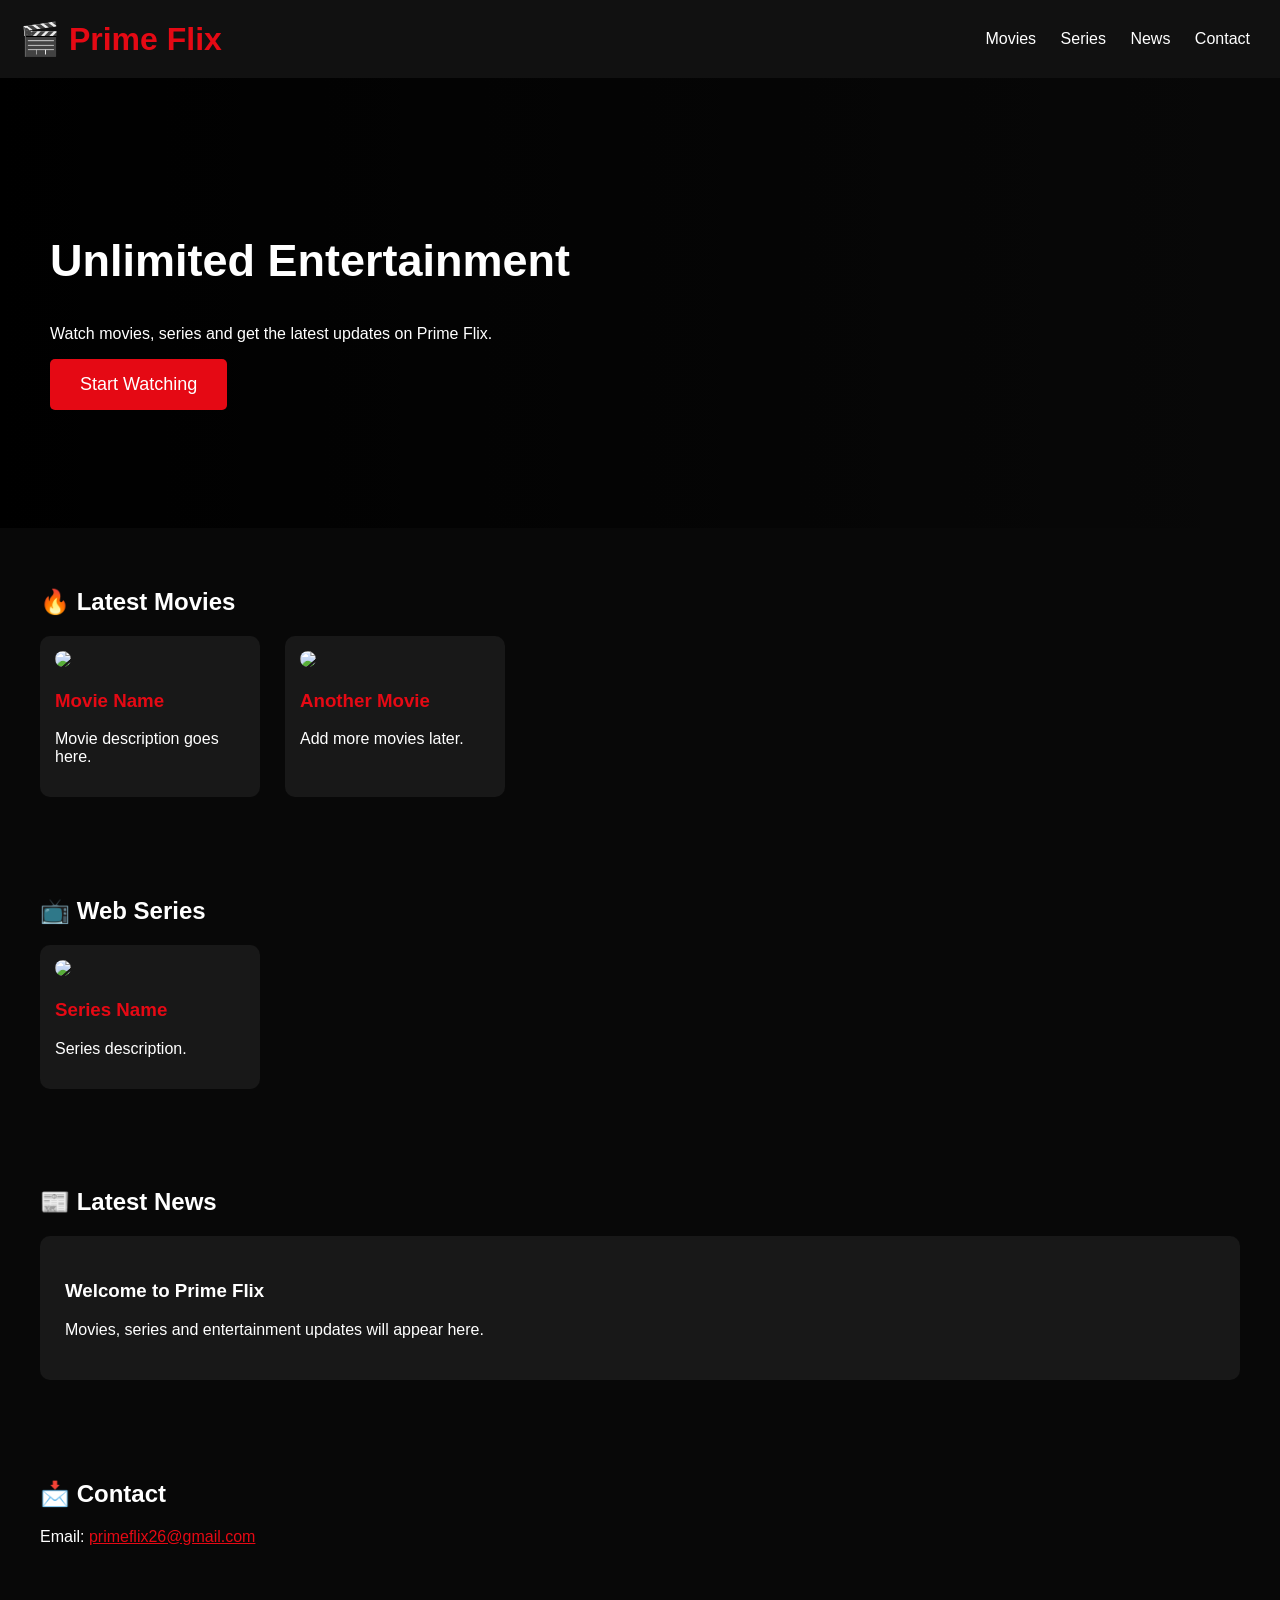
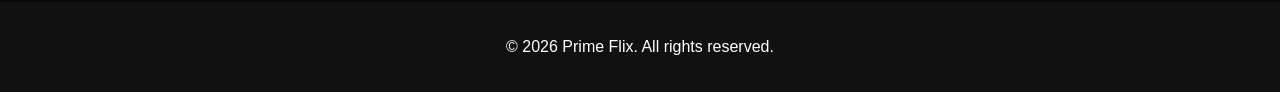
==== index.html @ 86e05674 "Update index.html" ====
<!DOCTYPE html>
<html lang="en">

<head>
<meta charset="UTF-8">
<meta name="viewport" content="width=device-width, initial-scale=1.0">

<title>Prime Flix</title>

<link rel="stylesheet" href="style.css">
</head>


<body>

<header>

<h1>🎬 Prime Flix</h1>

<nav>
<a href="#movies">Movies</a>
<a href="#series">Series</a>
<a href="#news">News</a>
<a href="#contact">Contact</a>
</nav>

</header>



<section class="hero">

<h2>Unlimited Entertainment</h2>

<p>
Watch movies, series and get the latest updates on Prime Flix.
</p>

<button>
Start Watching
</button>

</section>



<section id="movies">

<h2>🔥 Latest Movies</h2>

<div class="cards">


<div class="card">

<img src="https://via.placeholder.com/300x450">

<h3>Movie Name</h3>

<p>
Movie description goes here.
</p>

</div>



<div class="card">

<img src="https://via.placeholder.com/300x450">

<h3>Another Movie</h3>

<p>
Add more movies later.
</p>

</div>


</div>

</section>




<section id="series">

<h2>📺 Web Series</h2>


<div class="cards">


<div class="card">

<img src="https://via.placeholder.com/300x450">

<h3>Series Name</h3>

<p>
Series description.
</p>

</div>


</div>


</section>





<section id="news">


<h2>📰 Latest News</h2>


<div class="news-box">

<h3>
Welcome to Prime Flix
</h3>


<p>
Movies, series and entertainment updates will appear here.
</p>


</div>


</section>






<section id="contact">


<h2>📩 Contact</h2>


<p>
Email:
<a href="mailto:primeflix26@gmail.com">
primeflix26@gmail.com
</a>
</p>


</section>





<footer>


<p>
© 2026 Prime Flix. All rights reserved.
</p>


</footer>




<script src="https://zmzjfivgdovobjnpvbjy.supabase.co/rest/v1/"></script>

</body>

</html>
---- style.css ----
*{
box-sizing:border-box;
}


body{

margin:0;

font-family:Arial, sans-serif;

background:#080808;

color:white;

}



header{

background:#111;

padding:20px;

display:flex;

justify-content:space-between;

align-items:center;

position:sticky;

top:0;

z-index:100;

}



header h1{

color:#e50914;

margin:0;

}



nav a{

color:white;

text-decoration:none;

margin:10px;

font-size:16px;

}



nav a:hover{

color:#e50914;

}




.hero{


height:450px;

padding:120px 50px;


background:

linear-gradient(
to right,
black,
transparent
),

url("https://via.placeholder.com/1200x500");


background-size:cover;


}



.hero h2{

font-size:45px;

}



.hero button{


background:#e50914;

border:none;

color:white;

padding:15px 30px;

font-size:18px;

cursor:pointer;

border-radius:5px;


}




section{

padding:40px;

}




.cards{


display:flex;

gap:25px;

flex-wrap:wrap;


}




.card{


background:#181818;

width:220px;

padding:15px;

border-radius:10px;

transition:.3s;


}



.card:hover{


transform:scale(1.05);


}



.card img{


width:100%;

border-radius:8px;


}



.card h3{


color:#e50914;


}



.news-box{


background:#181818;

padding:25px;

border-radius:10px;


}




a{


color:#e50914;


}



footer{


background:#111;

text-align:center;

padding:20px;


}




@media(max-width:700px){


header{

flex-direction:column;

}


.hero h2{

font-size:30px;

}


.cards{

justify-content:center;

}


}
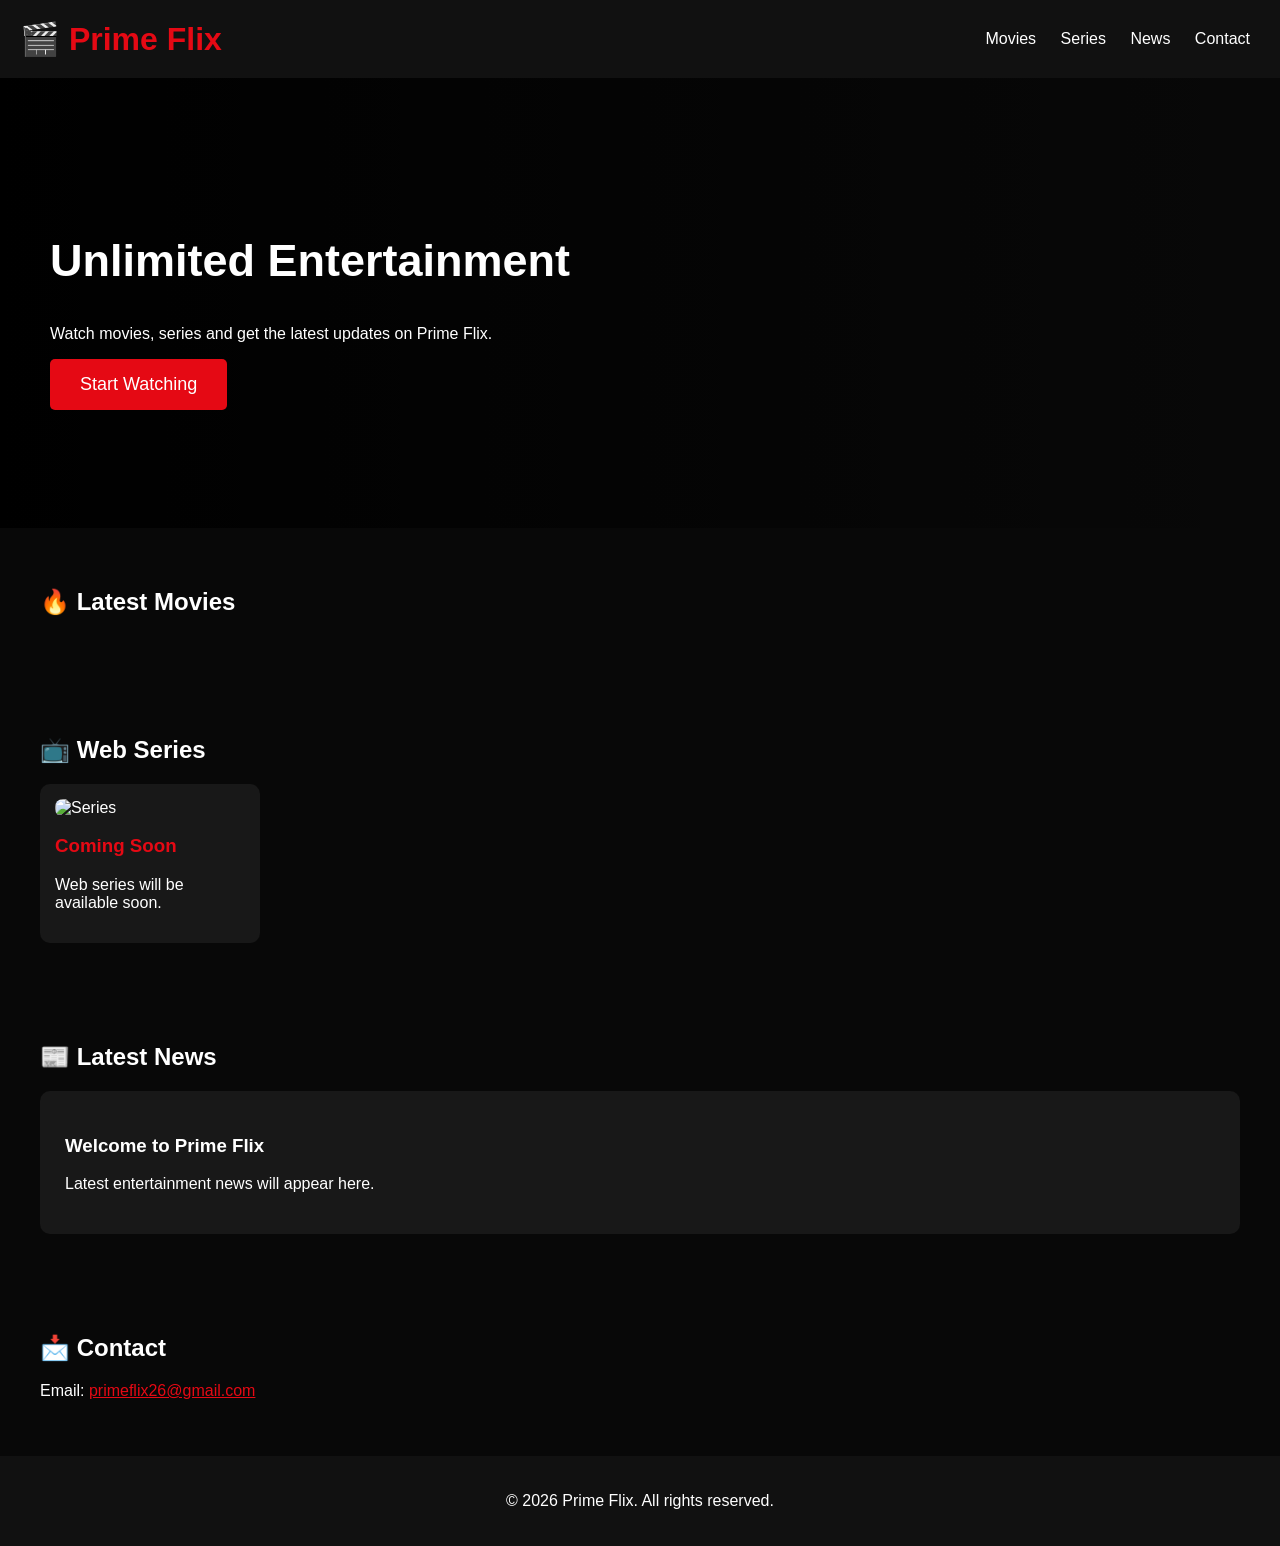
==== commit b593ec2f: "Update index.html" ====
--- a/index.html
+++ b/index.html
@@ -2,181 +2,106 @@
 <html lang="en">
 
 <head>
-<meta charset="UTF-8">
-<meta name="viewport" content="width=device-width, initial-scale=1.0">
-
-<title>Prime Flix</title>
-
-<link rel="stylesheet" href="style.css">
+    <meta charset="UTF-8">
+    <meta name="viewport" content="width=device-width, initial-scale=1.0">
+    <title>Prime Flix</title>
+    <link rel="stylesheet" href="style.css">
 </head>
-
 
 <body>
 
-<header>
+    <header>
+        <h1>🎬 Prime Flix</h1>
 
-<h1>🎬 Prime Flix</h1>
+        <nav>
+            <a href="#movies">Movies</a>
+            <a href="#series">Series</a>
+            <a href="#news">News</a>
+            <a href="#contact">Contact</a>
+        </nav>
+    </header>
 
-<nav>
-<a href="#movies">Movies</a>
-<a href="#series">Series</a>
-<a href="#news">News</a>
-<a href="#contact">Contact</a>
-</nav>
+    <section class="hero">
 
-</header>
+        <h2>Unlimited Entertainment</h2>
 
+        <p>
+            Watch movies, series and get the latest updates on Prime Flix.
+        </p>
 
+        <button>Start Watching</button>
 
-<section class="hero">
+    </section>
 
-<h2>Unlimited Entertainment</h2>
+    <!-- Movies -->
+    <section id="movies">
 
-<p>
-Watch movies, series and get the latest updates on Prime Flix.
-</p>
+        <h2>🔥 Latest Movies</h2>
 
-<button>
-Start Watching
-</button>
+        <!-- Movies will be added automatically -->
+        <div class="cards" id="movieContainer">
 
-</section>
+        </div>
 
+    </section>
 
+    <!-- Web Series -->
+    <section id="series">
 
-<section id="movies">
+        <h2>📺 Web Series</h2>
 
-<h2>🔥 Latest Movies</h2>
+        <div class="cards">
 
-<div class="cards">
+            <div class="card">
+                <img src="https://picsum.photos/300/450" alt="Series">
+                <h3>Coming Soon</h3>
+                <p>Web series will be available soon.</p>
+            </div>
 
+        </div>
 
-<div class="card">
+    </section>
 
-<img src="https://via.placeholder.com/300x450">
+    <!-- News -->
+    <section id="news">
 
-<h3>Movie Name</h3>
+        <h2>📰 Latest News</h2>
 
-<p>
-Movie description goes here.
-</p>
+        <div class="news-box">
 
-</div>
+            <h3>Welcome to Prime Flix</h3>
 
+            <p>
+                Latest entertainment news will appear here.
+            </p>
 
+        </div>
 
-<div class="card">
+    </section>
 
-<img src="https://via.placeholder.com/300x450">
+    <!-- Contact -->
+    <section id="contact">
 
-<h3>Another Movie</h3>
+        <h2>📩 Contact</h2>
 
-<p>
-Add more movies later.
-</p>
+        <p>
+            Email:
+            <a href="mailto:primeflix26@gmail.com">
+                primeflix26@gmail.com
+            </a>
+        </p>
 
-</div>
+    </section>
 
+    <footer>
 
-</div>
+        <p>
+            © 2026 Prime Flix. All rights reserved.
+        </p>
 
-</section>
+    </footer>
 
-
-
-
-<section id="series">
-
-<h2>📺 Web Series</h2>
-
-
-<div class="cards">
-
-
-<div class="card">
-
-<img src="https://via.placeholder.com/300x450">
-
-<h3>Series Name</h3>
-
-<p>
-Series description.
-</p>
-
-</div>
-
-
-</div>
-
-
-</section>
-
-
-
-
-
-<section id="news">
-
-
-<h2>📰 Latest News</h2>
-
-
-<div class="news-box">
-
-<h3>
-Welcome to Prime Flix
-</h3>
-
-
-<p>
-Movies, series and entertainment updates will appear here.
-</p>
-
-
-</div>
-
-
-</section>
-
-
-
-
-
-
-<section id="contact">
-
-
-<h2>📩 Contact</h2>
-
-
-<p>
-Email:
-<a href="mailto:primeflix26@gmail.com">
-primeflix26@gmail.com
-</a>
-</p>
-
-
-</section>
-
-
-
-
-
-<footer>
-
-
-<p>
-© 2026 Prime Flix. All rights reserved.
-</p>
-
-
-</footer>
-
-
-
-
-<script src="https://zmzjfivgdovobjnpvbjy.supabase.co/rest/v1/"></script>
+    <script src="script.js"></script>
 
 </body>
 
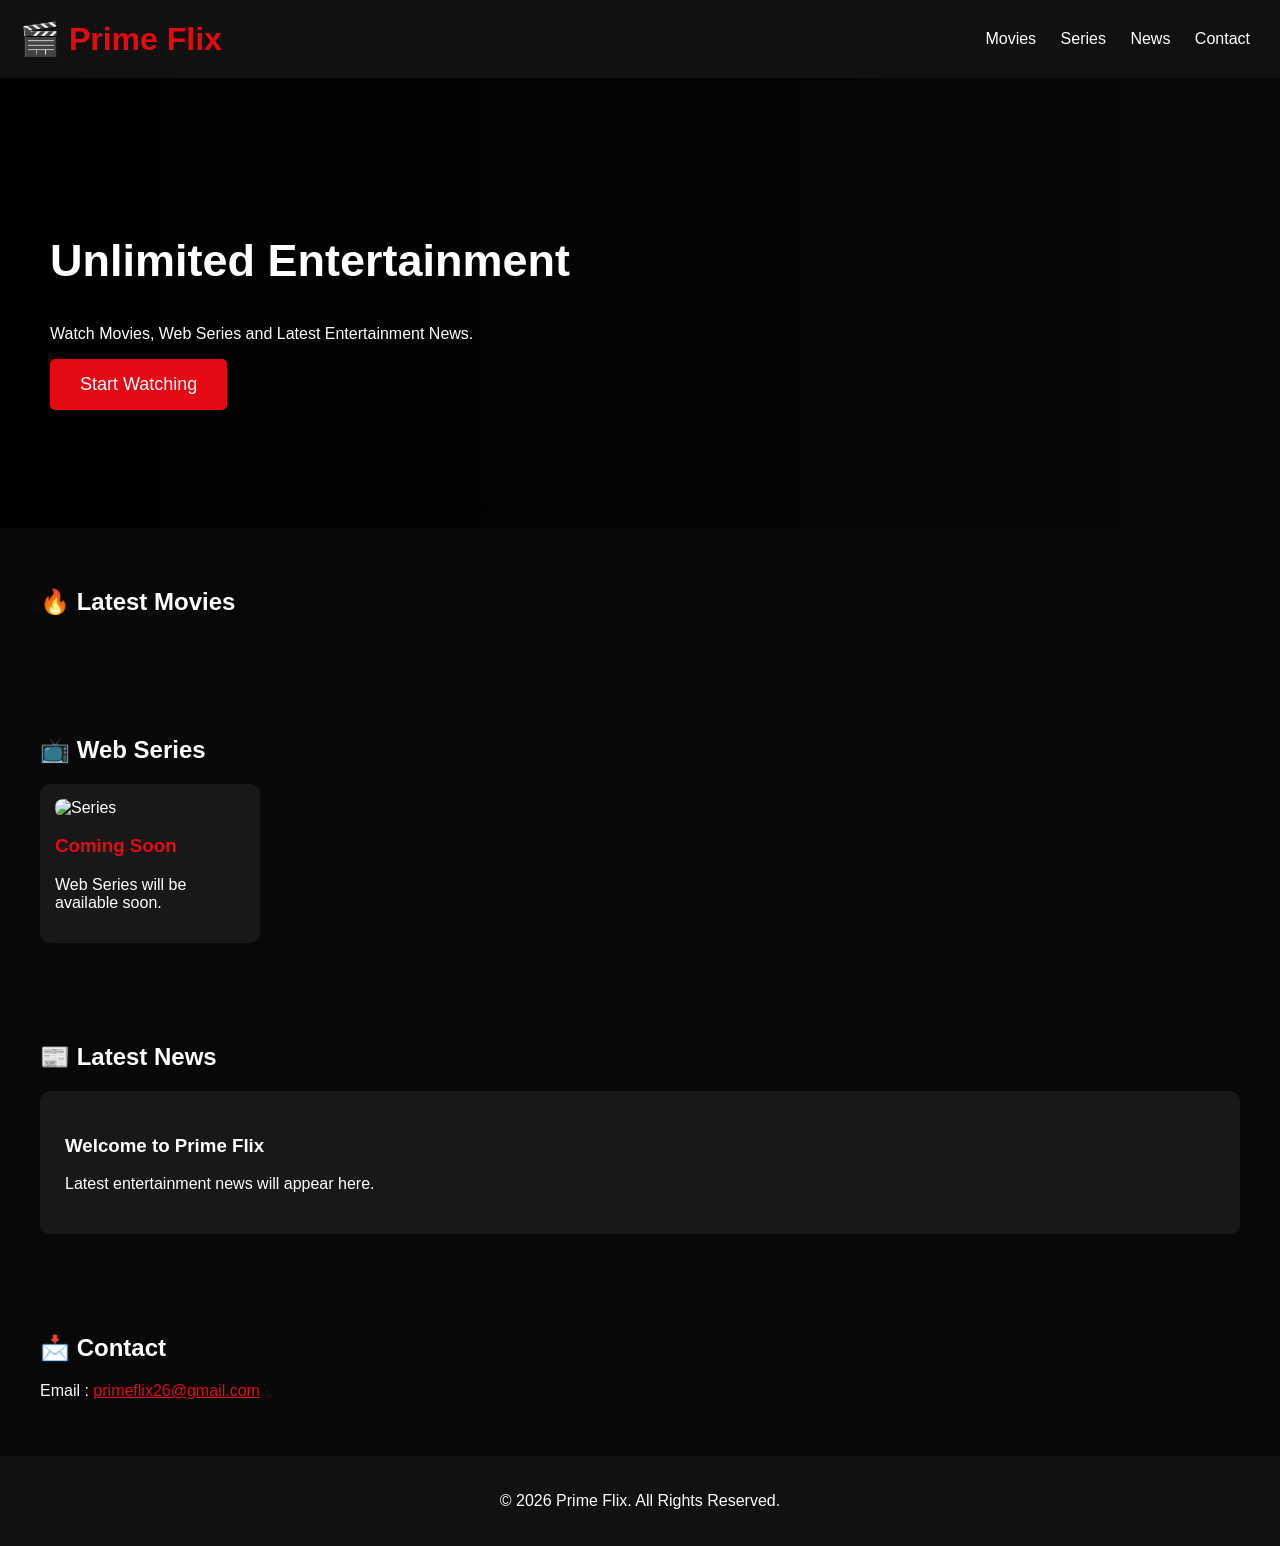
==== commit dcda2fd6: "Update index.html" ====
--- a/index.html
+++ b/index.html
@@ -1,6 +1,5 @@
 <!DOCTYPE html>
 <html lang="en">
-
 <head>
     <meta charset="UTF-8">
     <meta name="viewport" content="width=device-width, initial-scale=1.0">
@@ -10,99 +9,105 @@
 
 <body>
 
-    <header>
-        <h1>🎬 Prime Flix</h1>
+<header>
+    <h1>🎬 Prime Flix</h1>
 
-        <nav>
-            <a href="#movies">Movies</a>
-            <a href="#series">Series</a>
-            <a href="#news">News</a>
-            <a href="#contact">Contact</a>
-        </nav>
-    </header>
+    <nav>
+        <a href="#movies">Movies</a>
+        <a href="#series">Series</a>
+        <a href="#news">News</a>
+        <a href="#contact">Contact</a>
+    </nav>
+</header>
 
-    <section class="hero">
+<section class="hero">
+    <h2>Unlimited Entertainment</h2>
 
-        <h2>Unlimited Entertainment</h2>
+    <p>
+        Watch Movies, Web Series and Latest Entertainment News.
+    </p>
 
-        <p>
-            Watch movies, series and get the latest updates on Prime Flix.
-        </p>
+    <button>Start Watching</button>
+</section>
 
-        <button>Start Watching</button>
+<!-- ================= Movies ================= -->
 
-    </section>
+<section id="movies">
 
-    <!-- Movies -->
-    <section id="movies">
+    <h2>🔥 Latest Movies</h2>
 
-        <h2>🔥 Latest Movies</h2>
+    <div class="cards" id="movieContainer">
 
-        <!-- Movies will be added automatically -->
-        <div class="cards" id="movieContainer">
+    </div>
 
-        </div>
+</section>
 
-    </section>
+<!-- ================= Series ================= -->
 
-    <!-- Web Series -->
-    <section id="series">
+<section id="series">
 
-        <h2>📺 Web Series</h2>
+    <h2>📺 Web Series</h2>
 
-        <div class="cards">
+    <div class="cards">
 
-            <div class="card">
-                <img src="https://picsum.photos/300/450" alt="Series">
-                <h3>Coming Soon</h3>
-                <p>Web series will be available soon.</p>
-            </div>
+        <div class="card">
 
-        </div>
+            <img src="https://picsum.photos/300/450" alt="Series">
 
-    </section>
-
-    <!-- News -->
-    <section id="news">
-
-        <h2>📰 Latest News</h2>
-
-        <div class="news-box">
-
-            <h3>Welcome to Prime Flix</h3>
+            <h3>Coming Soon</h3>
 
             <p>
-                Latest entertainment news will appear here.
+                Web Series will be available soon.
             </p>
 
         </div>
 
-    </section>
+    </div>
 
-    <!-- Contact -->
-    <section id="contact">
+</section>
 
-        <h2>📩 Contact</h2>
+<!-- ================= News ================= -->
+
+<section id="news">
+
+    <h2>📰 Latest News</h2>
+
+    <div class="news-box" id="newsContainer">
+
+        <h3>Welcome to Prime Flix</h3>
 
         <p>
-            Email:
-            <a href="mailto:primeflix26@gmail.com">
-                primeflix26@gmail.com
-            </a>
+            Latest entertainment news will appear here.
         </p>
 
-    </section>
+    </div>
 
-    <footer>
+</section>
 
-        <p>
-            © 2026 Prime Flix. All rights reserved.
-        </p>
+<!-- ================= Contact ================= -->
 
-    </footer>
+<section id="contact">
 
-    <script src="script.js"></script>
+    <h2>📩 Contact</h2>
+
+    <p>
+        Email :
+        <a href="mailto:primeflix26@gmail.com">
+            primeflix26@gmail.com
+        </a>
+    </p>
+
+</section>
+
+<footer>
+
+    <p>
+        © 2026 Prime Flix. All Rights Reserved.
+    </p>
+
+</footer>
+
+<script src="script.js"></script>
 
 </body>
-
 </html>
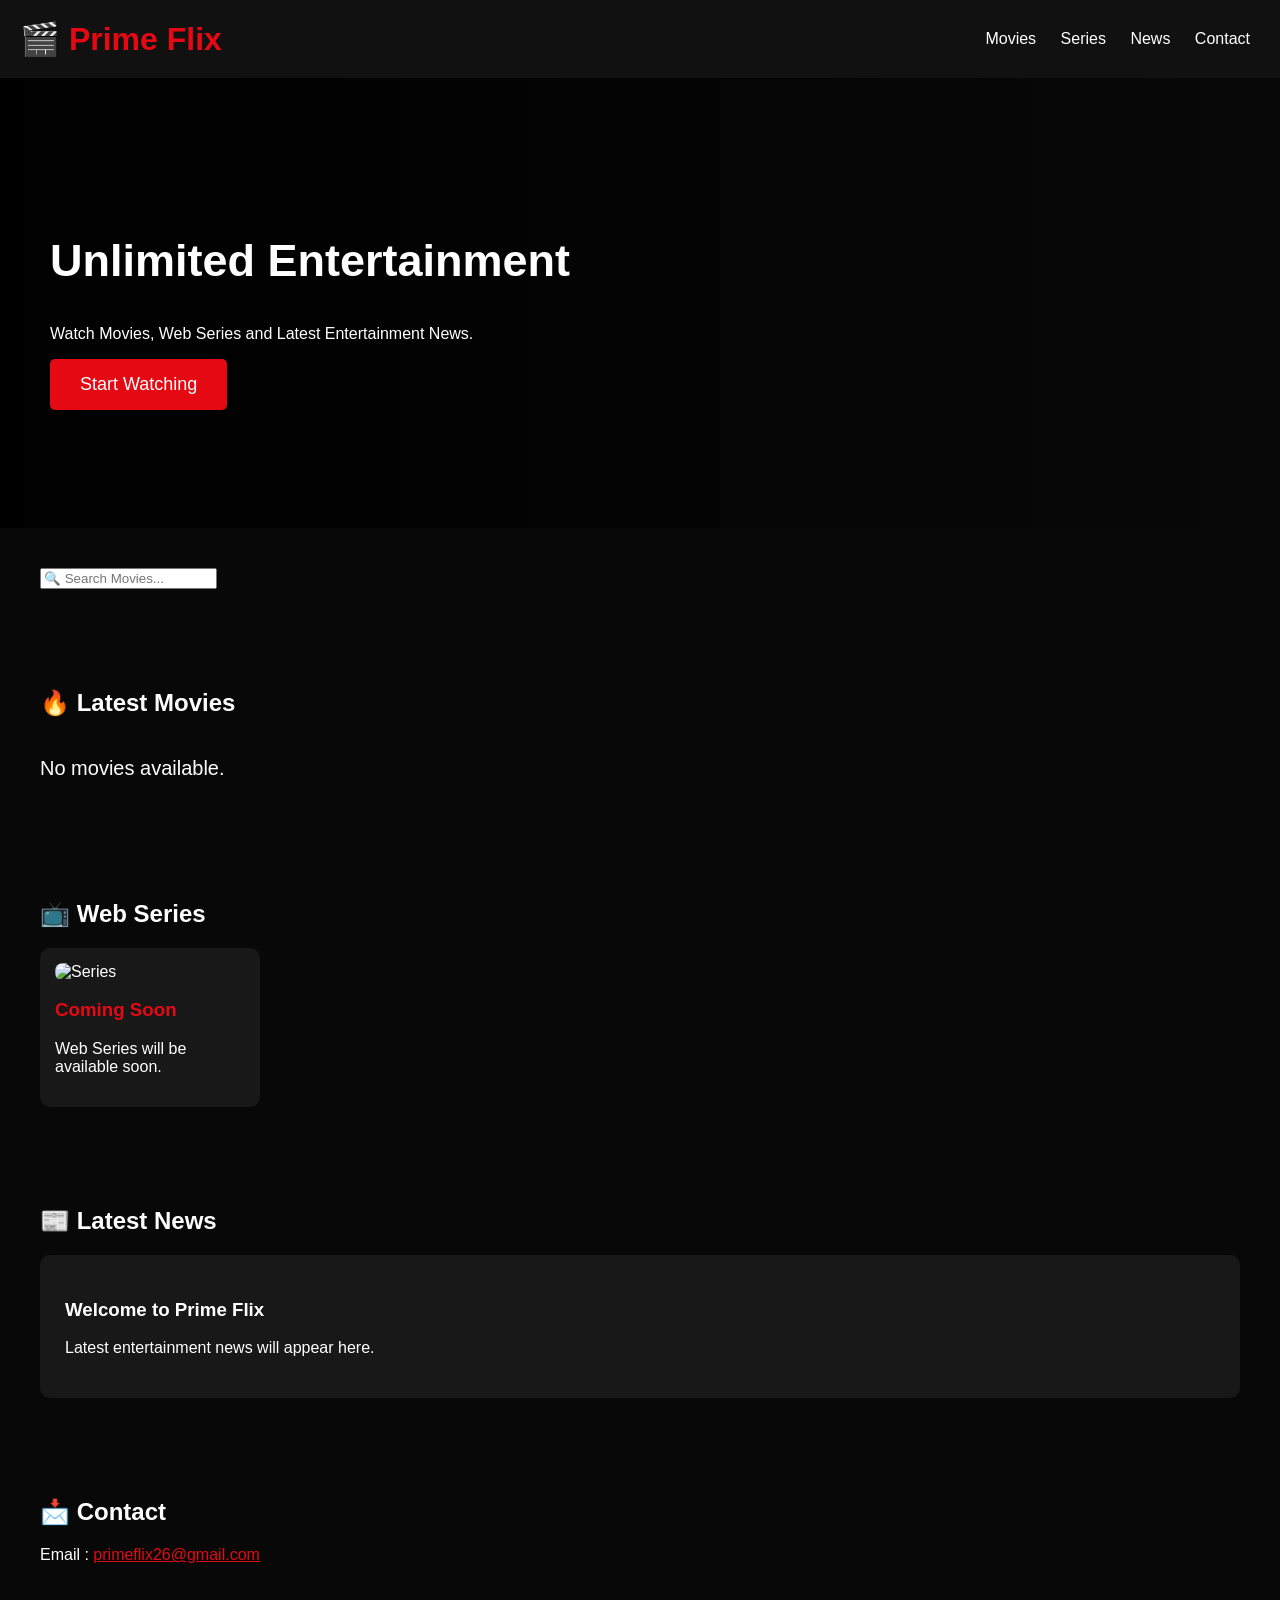
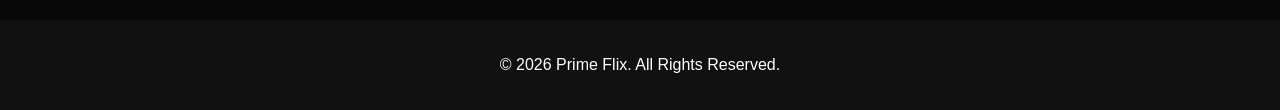
==== commit 211fbedc: "Update index.html" ====
--- a/index.html
+++ b/index.html
@@ -1,15 +1,18 @@
 <!DOCTYPE html>
 <html lang="en">
+
 <head>
     <meta charset="UTF-8">
     <meta name="viewport" content="width=device-width, initial-scale=1.0">
     <title>Prime Flix</title>
+
     <link rel="stylesheet" href="style.css">
 </head>
 
 <body>
 
 <header>
+
     <h1>🎬 Prime Flix</h1>
 
     <nav>
@@ -18,9 +21,11 @@
         <a href="#news">News</a>
         <a href="#contact">Contact</a>
     </nav>
+
 </header>
 
 <section class="hero">
+
     <h2>Unlimited Entertainment</h2>
 
     <p>
@@ -28,9 +33,22 @@
     </p>
 
     <button>Start Watching</button>
+
 </section>
 
-<!-- ================= Movies ================= -->
+<!-- SEARCH BAR -->
+
+<section class="search-section">
+
+    <input
+        type="text"
+        id="searchInput"
+        placeholder="🔍 Search Movies..."
+    >
+
+</section>
+
+<!-- MOVIES -->
 
 <section id="movies">
 
@@ -42,7 +60,7 @@
 
 </section>
 
-<!-- ================= Series ================= -->
+<!-- WEB SERIES -->
 
 <section id="series">
 
@@ -66,7 +84,7 @@
 
 </section>
 
-<!-- ================= News ================= -->
+<!-- NEWS -->
 
 <section id="news">
 
@@ -84,7 +102,7 @@
 
 </section>
 
-<!-- ================= Contact ================= -->
+<!-- CONTACT -->
 
 <section id="contact">
 
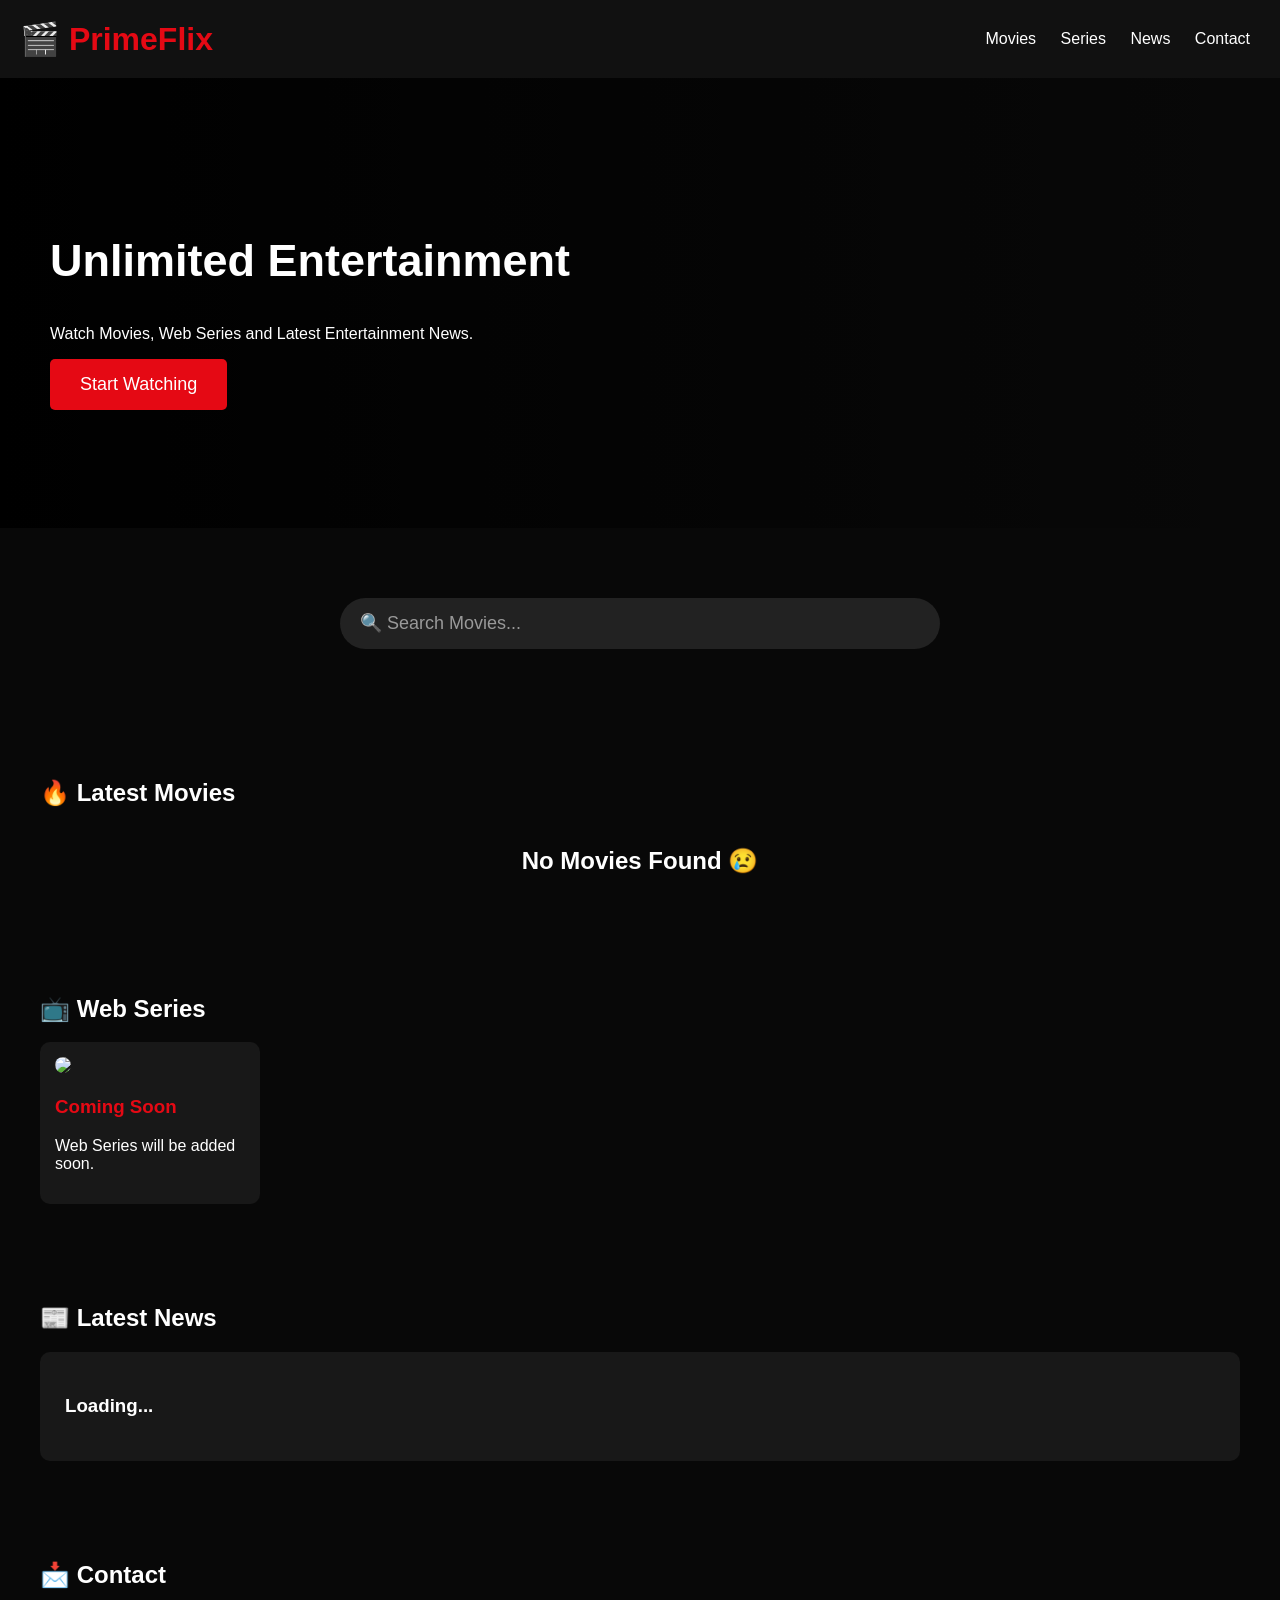
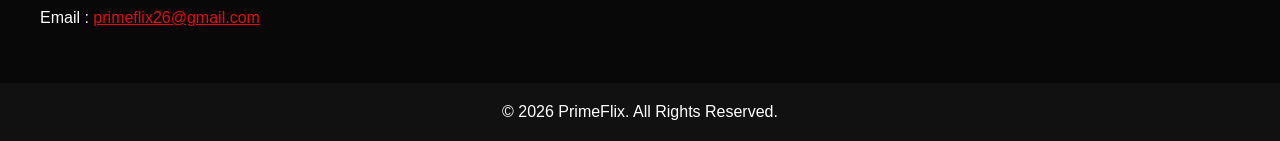
==== commit 545fa8a4: "Update index.html" ====
--- a/index.html
+++ b/index.html
@@ -4,7 +4,7 @@
 <head>
     <meta charset="UTF-8">
     <meta name="viewport" content="width=device-width, initial-scale=1.0">
-    <title>Prime Flix</title>
+    <title>PrimeFlix</title>
 
     <link rel="stylesheet" href="style.css">
 </head>
@@ -13,7 +13,7 @@
 
 <header>
 
-    <h1>🎬 Prime Flix</h1>
+    <h1>🎬 PrimeFlix</h1>
 
     <nav>
         <a href="#movies">Movies</a>
@@ -36,8 +36,6 @@
 
 </section>
 
-<!-- SEARCH BAR -->
-
 <section class="search-section">
 
     <input
@@ -47,8 +45,6 @@
     >
 
 </section>
-
-<!-- MOVIES -->
 
 <section id="movies">
 
@@ -60,8 +56,6 @@
 
 </section>
 
-<!-- WEB SERIES -->
-
 <section id="series">
 
     <h2>📺 Web Series</h2>
@@ -70,12 +64,12 @@
 
         <div class="card">
 
-            <img src="https://picsum.photos/300/450" alt="Series">
+            <img src="https://picsum.photos/300/450">
 
             <h3>Coming Soon</h3>
 
             <p>
-                Web Series will be available soon.
+                Web Series will be added soon.
             </p>
 
         </div>
@@ -84,46 +78,45 @@
 
 </section>
 
-<!-- NEWS -->
-
 <section id="news">
 
     <h2>📰 Latest News</h2>
 
-    <div class="news-box" id="newsContainer">
+    <div id="newsContainer" class="news-box">
 
-        <h3>Welcome to Prime Flix</h3>
-
-        <p>
-            Latest entertainment news will appear here.
-        </p>
+        <h3>Loading...</h3>
 
     </div>
 
 </section>
-
-<!-- CONTACT -->
 
 <section id="contact">
 
     <h2>📩 Contact</h2>
 
     <p>
+
         Email :
+
         <a href="mailto:primeflix26@gmail.com">
+
             primeflix26@gmail.com
+
         </a>
+
     </p>
 
 </section>
 
 <footer>
 
-    <p>
-        © 2026 Prime Flix. All Rights Reserved.
-    </p>
+    © 2026 PrimeFlix. All Rights Reserved.
 
 </footer>
+
+<script src="https://cdn.jsdelivr.net/npm/@supabase/supabase-js@2"></script>
+
+<script src="supabase.js"></script>
 
 <script src="script.js"></script>
 
--- a/style.css
+++ b/style.css
@@ -268,3 +268,30 @@
 
 
 }
+/* SEARCH BAR */
+
+.search-section{
+    text-align:center;
+    margin:30px auto;
+}
+
+#searchInput{
+    width:70%;
+    max-width:600px;
+    padding:15px 20px;
+    font-size:18px;
+    border:none;
+    border-radius:50px;
+    outline:none;
+    background:#222;
+    color:#fff;
+    transition:.3s;
+}
+
+#searchInput:focus{
+    box-shadow:0 0 15px crimson;
+}
+
+#searchInput::placeholder{
+    color:#999;
+}
